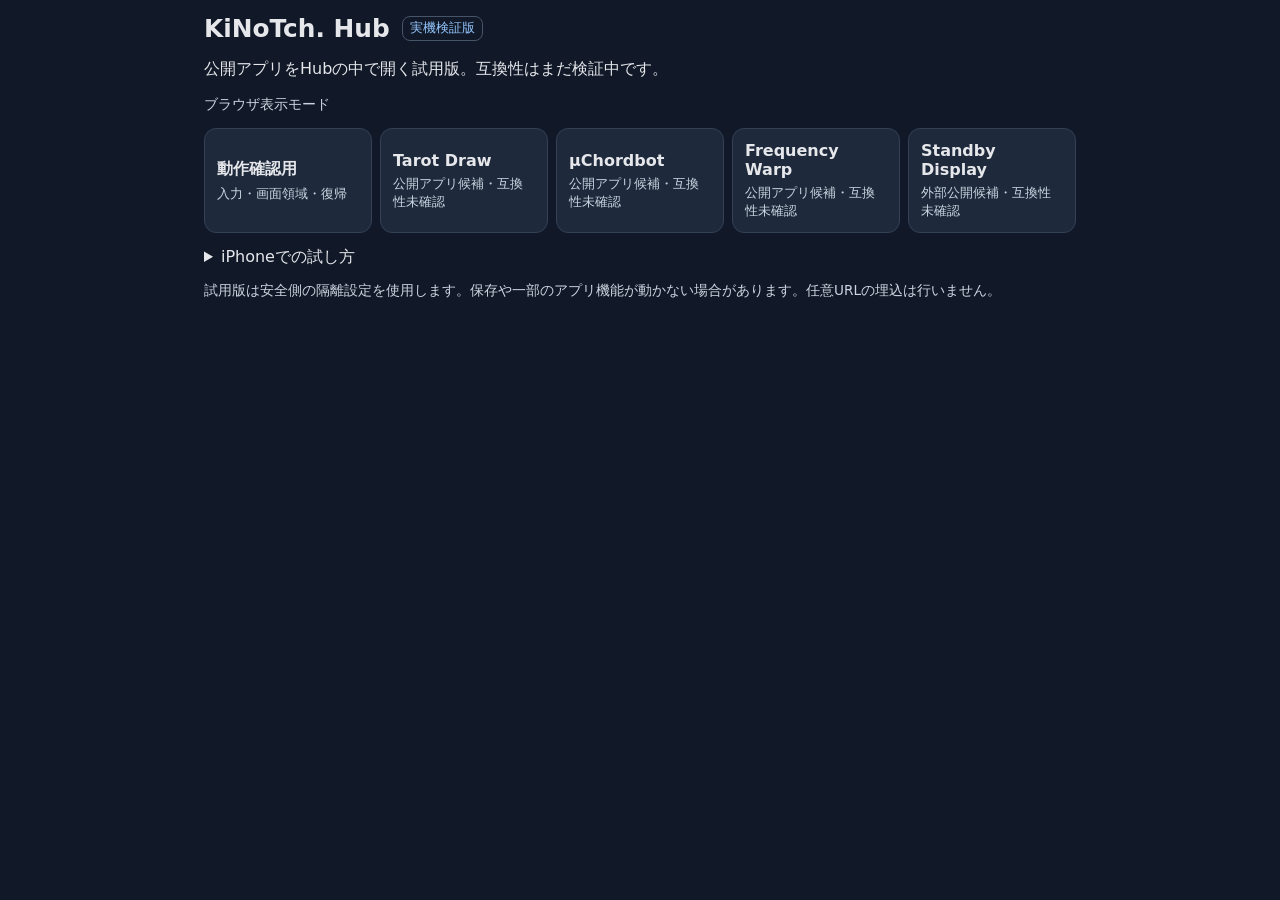
==== preview/index.html @ 5e0fc347 "iPhone実機で試せる最小Hub PWAと公開前検証を追加" ====
<!doctype html>
<html lang="ja"><head><meta charset="utf-8">
<meta name="viewport" content="width=device-width,initial-scale=1,viewport-fit=cover">
<meta name="theme-color" content="#111827">
<meta name="apple-mobile-web-app-capable" content="yes">
<meta http-equiv="Content-Security-Policy" content="default-src 'self'; script-src 'self'; style-src 'self'; img-src 'self' data:; frame-src 'self' https://kinoko34077.github.io https://standby-display.kinotch.workers.dev; object-src 'none'; base-uri 'none'; form-action 'none'">
<link rel="manifest" href="manifest.webmanifest"><link rel="icon" href="icon.svg"><link rel="stylesheet" href="style.css">
<title>KiNoTch. Hub — 試用版</title></head>
<body><main id="home">
<header><h1>KiNoTch. Hub</h1><span class="tag">実機検証版</span></header>
<p>公開アプリをHubの中で開く試用版。互換性はまだ検証中です。</p>
<p id="mode" role="status"></p>
<div id="apps" class="apps"></div>
<details><summary>iPhoneでの試し方</summary><p>Safariの共有メニューから「ホーム画面に追加」。ホーム画面から起動してアプリを選択してください。右下のホームボタンで戻ります。URLバー、入力、音声、保存などの動作を確認できます。</p></details>
<p class="note">試用版は安全側の隔離設定を使用します。保存や一部のアプリ機能が動かない場合があります。任意URLの埋込は行いません。</p>
</main><section id="stage" hidden aria-label="起動中のアプリ"><div id="surface"></div><button id="back" type="button" aria-label="Hubへ戻る" title="Hubへ戻る">⌂</button></section>
<script src="app.js" defer></script></body></html>
---- preview/style.css ----
*{box-sizing:border-box}html,body{margin:0;min-height:100%;font:16px system-ui,sans-serif;color:#e5e7eb;background:#111827}button,a{font:inherit}button{cursor:pointer}main{padding:max(14px,env(safe-area-inset-top)) max(14px,env(safe-area-inset-right)) max(20px,env(safe-area-inset-bottom)) max(14px,env(safe-area-inset-left));max-width:900px;margin:auto}header{display:flex;align-items:center;gap:12px;flex-wrap:wrap}h1{font-size:1.55rem;margin:0}.tag{font-size:.8rem;color:#93c5fd;border:1px solid #475569;border-radius:8px;padding:3px 7px}.apps{display:grid;grid-template-columns:repeat(auto-fit,minmax(min(100%,155px),1fr));gap:8px;margin:14px 0}.tile{border:1px solid #334155;border-radius:12px;background:#1e293b;color:inherit;text-align:left;padding:12px;min-height:88px}.tile strong,.tile small{display:block}.tile small{color:#cbd5e1;margin-top:5px}.note,#mode{font-size:.85rem;color:#cbd5e1}#stage{position:fixed;inset:0;background:#fff}#surface{width:100%;height:100%}iframe{display:block;width:100%;height:100%;border:0}#back{position:absolute;z-index:2;right:max(10px,env(safe-area-inset-right));bottom:max(10px,env(safe-area-inset-bottom));width:44px;height:44px;border:1px solid #64748b;border-radius:50%;background:#111827e8;color:white;font-size:24px} [hidden]{display:none!important}button:focus-visible,summary:focus-visible{outline:3px solid #60a5fa;outline-offset:2px}
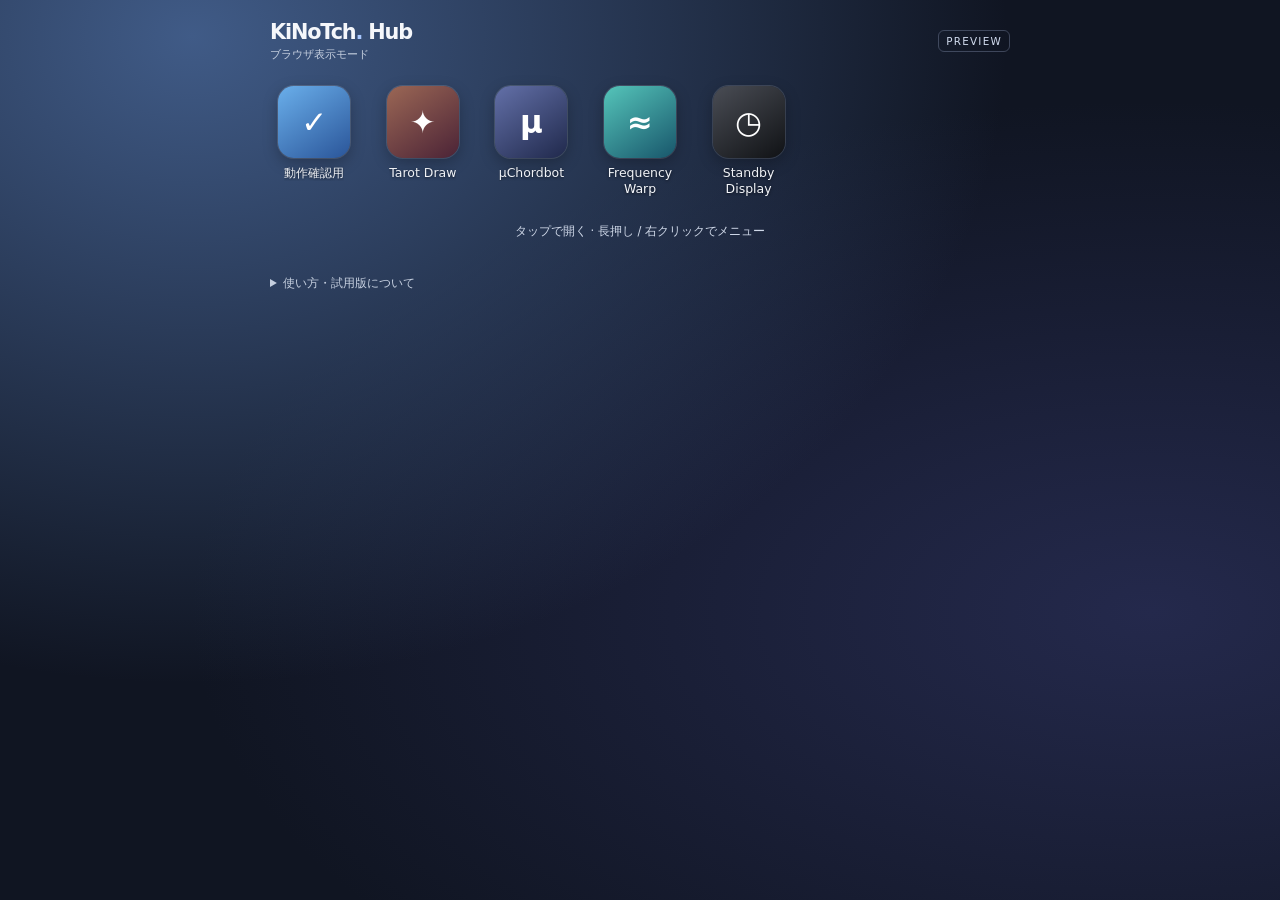
==== commit fa1fe9df: "試用版をホーム画面風アイコンランチャーと共有メニューへ変更" ====
--- a/preview/index.html
+++ b/preview/index.html
@@ -3,15 +3,23 @@
 <meta name="viewport" content="width=device-width,initial-scale=1,viewport-fit=cover">
 <meta name="theme-color" content="#111827">
 <meta name="apple-mobile-web-app-capable" content="yes">
-<meta http-equiv="Content-Security-Policy" content="default-src 'self'; script-src 'self'; style-src 'self'; img-src 'self' data:; frame-src 'self' https://kinoko34077.github.io https://standby-display.kinotch.workers.dev; object-src 'none'; base-uri 'none'; form-action 'none'">
+<meta http-equiv="Content-Security-Policy" content="default-src 'self'; script-src 'self'; style-src 'self'; img-src 'self' https://kinoko34077.github.io; frame-src 'self' https://kinoko34077.github.io https://standby-display.kinotch.workers.dev; object-src 'none'; base-uri 'none'; form-action 'none'">
 <link rel="manifest" href="manifest.webmanifest"><link rel="icon" href="icon.svg"><link rel="stylesheet" href="style.css">
 <title>KiNoTch. Hub — 試用版</title></head>
 <body><main id="home">
-<header><h1>KiNoTch. Hub</h1><span class="tag">実機検証版</span></header>
-<p>公開アプリをHubの中で開く試用版。互換性はまだ検証中です。</p>
-<p id="mode" role="status"></p>
-<div id="apps" class="apps"></div>
-<details><summary>iPhoneでの試し方</summary><p>Safariの共有メニューから「ホーム画面に追加」。ホーム画面から起動してアプリを選択してください。右下のホームボタンで戻ります。URLバー、入力、音声、保存などの動作を確認できます。</p></details>
-<p class="note">試用版は安全側の隔離設定を使用します。保存や一部のアプリ機能が動かない場合があります。任意URLの埋込は行いません。</p>
-</main><section id="stage" hidden aria-label="起動中のアプリ"><div id="surface"></div><button id="back" type="button" aria-label="Hubへ戻る" title="Hubへ戻る">⌂</button></section>
+<header><div><h1>KiNoTch<span class="dot">.</span> Hub</h1><p id="mode" role="status"></p></div><span class="tag">PREVIEW</span></header>
+<div id="apps" class="apps" aria-label="アプリ一覧"></div>
+<p id="gesture-hint" class="hint">タップで開く · 長押し / 右クリックでメニュー</p>
+<p id="feedback" role="status" aria-live="polite"></p>
+<details><summary>使い方・試用版について</summary><p>Safariの共有メニューから「ホーム画面に追加」。ホーム画面から起動し、アプリを選択してください。右下のホームボタンで戻ります。キーボードではShift+F10でもメニューを開けます。</p><p>公開アプリ候補の互換性は検証中です。隔離設定により保存などが動かない場合があります。</p></details>
+</main>
+<dialog id="app-menu" aria-labelledby="menu-title"><div class="menu-inner">
+<h2 id="menu-title"></h2><p id="menu-note"></p>
+<button id="menu-open" type="button"><span>開く</span><span aria-hidden="true">↗</span></button>
+<button id="menu-share" type="button"><span>共有</span><span aria-hidden="true">⇧</span></button>
+<a id="menu-browser" target="_blank" rel="noopener noreferrer"><span>ブラウザで開く</span><span aria-hidden="true">↗</span></a>
+<div id="manual-share" hidden><label for="share-url">リンクをコピー</label><input id="share-url" readonly></div>
+<button id="menu-cancel" type="button">キャンセル</button>
+</div></dialog>
+<section id="stage" hidden aria-label="起動中のアプリ"><div id="surface"></div><button id="back" type="button" aria-label="Hubへ戻る" title="Hubへ戻る">⌂</button></section>
 <script src="app.js" defer></script></body></html>
--- a/preview/style.css
+++ b/preview/style.css
@@ -1 +1,37 @@
-*{box-sizing:border-box}html,body{margin:0;min-height:100%;font:16px system-ui,sans-serif;color:#e5e7eb;background:#111827}button,a{font:inherit}button{cursor:pointer}main{padding:max(14px,env(safe-area-inset-top)) max(14px,env(safe-area-inset-right)) max(20px,env(safe-area-inset-bottom)) max(14px,env(safe-area-inset-left));max-width:900px;margin:auto}header{display:flex;align-items:center;gap:12px;flex-wrap:wrap}h1{font-size:1.55rem;margin:0}.tag{font-size:.8rem;color:#93c5fd;border:1px solid #475569;border-radius:8px;padding:3px 7px}.apps{display:grid;grid-template-columns:repeat(auto-fit,minmax(min(100%,155px),1fr));gap:8px;margin:14px 0}.tile{border:1px solid #334155;border-radius:12px;background:#1e293b;color:inherit;text-align:left;padding:12px;min-height:88px}.tile strong,.tile small{display:block}.tile small{color:#cbd5e1;margin-top:5px}.note,#mode{font-size:.85rem;color:#cbd5e1}#stage{position:fixed;inset:0;background:#fff}#surface{width:100%;height:100%}iframe{display:block;width:100%;height:100%;border:0}#back{position:absolute;z-index:2;right:max(10px,env(safe-area-inset-right));bottom:max(10px,env(safe-area-inset-bottom));width:44px;height:44px;border:1px solid #64748b;border-radius:50%;background:#111827e8;color:white;font-size:24px} [hidden]{display:none!important}button:focus-visible,summary:focus-visible{outline:3px solid #60a5fa;outline-offset:2px}
+*{box-sizing:border-box}
+html,body{margin:0;min-height:100%;font:16px system-ui,-apple-system,BlinkMacSystemFont,sans-serif;color:#f5f7fb;background:#111827}
+body{min-height:100dvh;background:radial-gradient(ellipse at 15% 4%,#405b87 0,transparent 53%),radial-gradient(ellipse at 90% 68%,#24294c 0,transparent 59%),#101522}
+button,a,input{font:inherit}button{cursor:pointer}main{padding:max(20px,env(safe-area-inset-top)) max(16px,env(safe-area-inset-right)) max(20px,env(safe-area-inset-bottom)) max(16px,env(safe-area-inset-left));max-width:780px;margin:auto}
+header{display:flex;justify-content:space-between;align-items:center;gap:12px;margin:0 4px 24px}
+h1{font-size:1.3rem;letter-spacing:-.055em;margin:0;font-weight:760}.dot{color:#a8c7ff}
+.tag{font-size:.65rem;letter-spacing:.12em;color:#d1dbee;border:1px solid #8290ac66;border-radius:6px;padding:4px 7px}
+#mode{font-size:.7rem;color:#c5cfdf;margin:3px 0 0}
+.apps{display:grid;grid-template-columns:repeat(4,minmax(0,1fr));gap:24px 8px;align-items:start}
+.tile{appearance:none;border:0;background:none;color:inherit;min-width:0;padding:0 1px;display:flex;flex-direction:column;align-items:center;gap:7px;user-select:none;-webkit-user-select:none;-webkit-touch-callout:none;touch-action:pan-y;-webkit-tap-highlight-color:transparent}
+.app-icon{position:relative;display:grid;place-items:center;width:min(100%,65px);aspect-ratio:1;border-radius:22%;overflow:hidden;box-shadow:0 5px 15px #0004,0 0 0 1px #ffffff26;background:linear-gradient(145deg,#596c92,#26364e);transition:transform .14s ease}
+.tile:active .app-icon,.tile[aria-expanded=true] .app-icon{transform:scale(.94)}
+.app-icon img{position:absolute;inset:0;width:100%;height:100%;object-fit:cover;pointer-events:none}
+.app-icon .glyph{font-size:31px;font-weight:650;line-height:1;color:#fff}
+.tile[data-app-id=probe] .app-icon{background:linear-gradient(145deg,#6aafeb,#2a5599)}
+.tile[data-app-id=tarot] .app-icon{background:linear-gradient(145deg,#9b6755,#4b2336)}
+.tile[data-app-id=chord] .app-icon{background:linear-gradient(145deg,#6370a8,#20294c)}
+.tile[data-app-id=warp] .app-icon{background:linear-gradient(145deg,#55c5ba,#18566b)}
+.tile[data-app-id=clock] .app-icon{background:linear-gradient(145deg,#4a4d55,#101215)}
+.app-name{font-size:.71rem;line-height:1.25;text-align:center;max-width:100%;overflow-wrap:anywhere;display:-webkit-box;-webkit-line-clamp:2;-webkit-box-orient:vertical;overflow:hidden;text-shadow:0 1px 3px #0008}
+.hint{font-size:.72rem;text-align:center;color:#d0d9e9;margin:28px 0 0}
+#feedback{font-size:.78rem;text-align:center;min-height:1.2em;color:#e1edff;margin:5px 0 16px}
+details{font-size:.76rem;color:#c5cfdf;margin:0 4px}summary{cursor:pointer}details p{line-height:1.6}
+#app-menu{position:fixed;inset:auto;margin:0;padding:0;border:1px solid #ffffff35;border-radius:17px;background:#f7f7fa;color:#1f2430;width:min(260px,calc(100vw - 24px));max-height:calc(100dvh - 24px);overflow:auto;box-shadow:0 15px 45px #0006}
+#app-menu::backdrop{background:#060c1d66;backdrop-filter:blur(3px)}
+.menu-inner{padding:0;display:flex;flex-direction:column}
+#menu-title{font-size:.84rem;margin:0;padding:13px 16px 3px;font-weight:700}
+#menu-note{font-size:.7rem;color:#606676;margin:0;padding:0 16px 10px}
+.menu-inner>button,.menu-inner>a{display:flex;align-items:center;justify-content:space-between;text-align:left;min-height:45px;padding:10px 16px;border:0;border-top:1px solid #d5d7df;background:transparent;color:#202530;text-decoration:none;font-size:.92rem;width:100%}
+.menu-inner>button:active,.menu-inner>a:active{background:#dfe5ee}
+#menu-cancel{color:#426398}
+#manual-share{padding:10px 16px;font-size:.75rem}#share-url{display:block;width:100%;margin-top:5px;font-size:.8rem;padding:7px;border:1px solid #b5bdca;border-radius:6px}
+#stage{position:fixed;inset:0;background:#fff}#surface{width:100%;height:100%}iframe{display:block;width:100%;height:100%;border:0}
+#back{position:absolute;z-index:2;right:max(10px,env(safe-area-inset-right));bottom:max(10px,env(safe-area-inset-bottom));width:44px;height:44px;border:1px solid #64748b;border-radius:50%;background:#111827e8;color:white;font-size:24px}
+[hidden]{display:none!important}button:focus-visible,summary:focus-visible,a:focus-visible{outline:3px solid #60a5fa;outline-offset:3px}
+@media(min-width:540px){.apps{grid-template-columns:repeat(auto-fill,minmax(88px,1fr));gap:28px 12px}.app-icon{width:72px}.app-name{font-size:.78rem}}
+@media(prefers-reduced-motion:reduce){.app-icon{transition:none}}
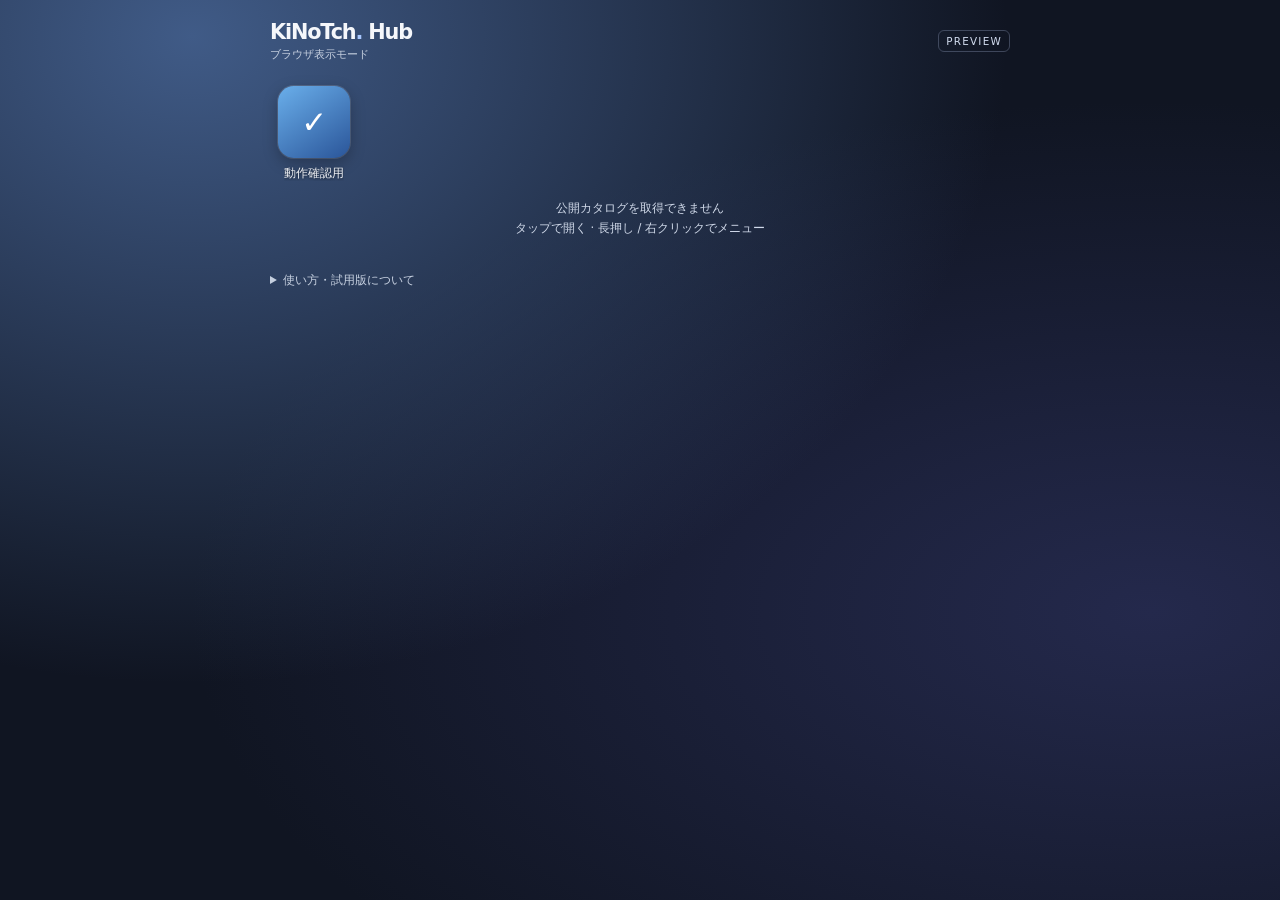
==== commit fa2da11a: "日次公開カタログ配信と既存ランチャーのデータ接続" ====
--- a/preview/index.html
+++ b/preview/index.html
@@ -9,6 +9,7 @@
 <body><main id="home">
 <header><div><h1>KiNoTch<span class="dot">.</span> Hub</h1><p id="mode" role="status"></p></div><span class="tag">PREVIEW</span></header>
 <div id="apps" class="apps" aria-label="アプリ一覧"></div>
+<p id="catalog-status" class="hint" role="status">公開カタログ取得中</p>
 <p id="gesture-hint" class="hint">タップで開く · 長押し / 右クリックでメニュー</p>
 <p id="feedback" role="status" aria-live="polite"></p>
 <details><summary>使い方・試用版について</summary><p>Safariの共有メニューから「ホーム画面に追加」。ホーム画面から起動し、アプリを選択してください。右下のホームボタンで戻ります。キーボードではShift+F10でもメニューを開けます。</p><p>公開アプリ候補の互換性は検証中です。隔離設定により保存などが動かない場合があります。</p></details>
@@ -22,4 +23,5 @@
 <button id="menu-cancel" type="button">キャンセル</button>
 </div></dialog>
 <section id="stage" hidden aria-label="起動中のアプリ"><div id="surface"></div><button id="back" type="button" aria-label="Hubへ戻る" title="Hubへ戻る">⌂</button></section>
+<script src="catalog-runtime.js" defer></script>
 <script src="app.js" defer></script></body></html>
--- a/preview/style.css
+++ b/preview/style.css
@@ -13,10 +13,10 @@
 .app-icon img{position:absolute;inset:0;width:100%;height:100%;object-fit:cover;pointer-events:none}
 .app-icon .glyph{font-size:31px;font-weight:650;line-height:1;color:#fff}
 .tile[data-app-id=probe] .app-icon{background:linear-gradient(145deg,#6aafeb,#2a5599)}
-.tile[data-app-id=tarot] .app-icon{background:linear-gradient(145deg,#9b6755,#4b2336)}
-.tile[data-app-id=chord] .app-icon{background:linear-gradient(145deg,#6370a8,#20294c)}
-.tile[data-app-id=warp] .app-icon{background:linear-gradient(145deg,#55c5ba,#18566b)}
-.tile[data-app-id=clock] .app-icon{background:linear-gradient(145deg,#4a4d55,#101215)}
+.tile[data-alias=tarot] .app-icon{background:linear-gradient(145deg,#9b6755,#4b2336)}
+.tile[data-alias=chord] .app-icon{background:linear-gradient(145deg,#6370a8,#20294c)}
+.tile[data-alias=warp] .app-icon{background:linear-gradient(145deg,#55c5ba,#18566b)}
+.tile[data-alias=clock] .app-icon{background:linear-gradient(145deg,#4a4d55,#101215)}
 .app-name{font-size:.71rem;line-height:1.25;text-align:center;max-width:100%;overflow-wrap:anywhere;display:-webkit-box;-webkit-line-clamp:2;-webkit-box-orient:vertical;overflow:hidden;text-shadow:0 1px 3px #0008}
 .hint{font-size:.72rem;text-align:center;color:#d0d9e9;margin:28px 0 0}
 #feedback{font-size:.78rem;text-align:center;min-height:1.2em;color:#e1edff;margin:5px 0 16px}
@@ -35,3 +35,5 @@
 [hidden]{display:none!important}button:focus-visible,summary:focus-visible,a:focus-visible{outline:3px solid #60a5fa;outline-offset:3px}
 @media(min-width:540px){.apps{grid-template-columns:repeat(auto-fill,minmax(88px,1fr));gap:28px 12px}.app-icon{width:72px}.app-name{font-size:.78rem}}
 @media(prefers-reduced-motion:reduce){.app-icon{transition:none}}
+
+#catalog-status{margin:20px 0 0}#catalog-status+.hint{margin-top:5px}
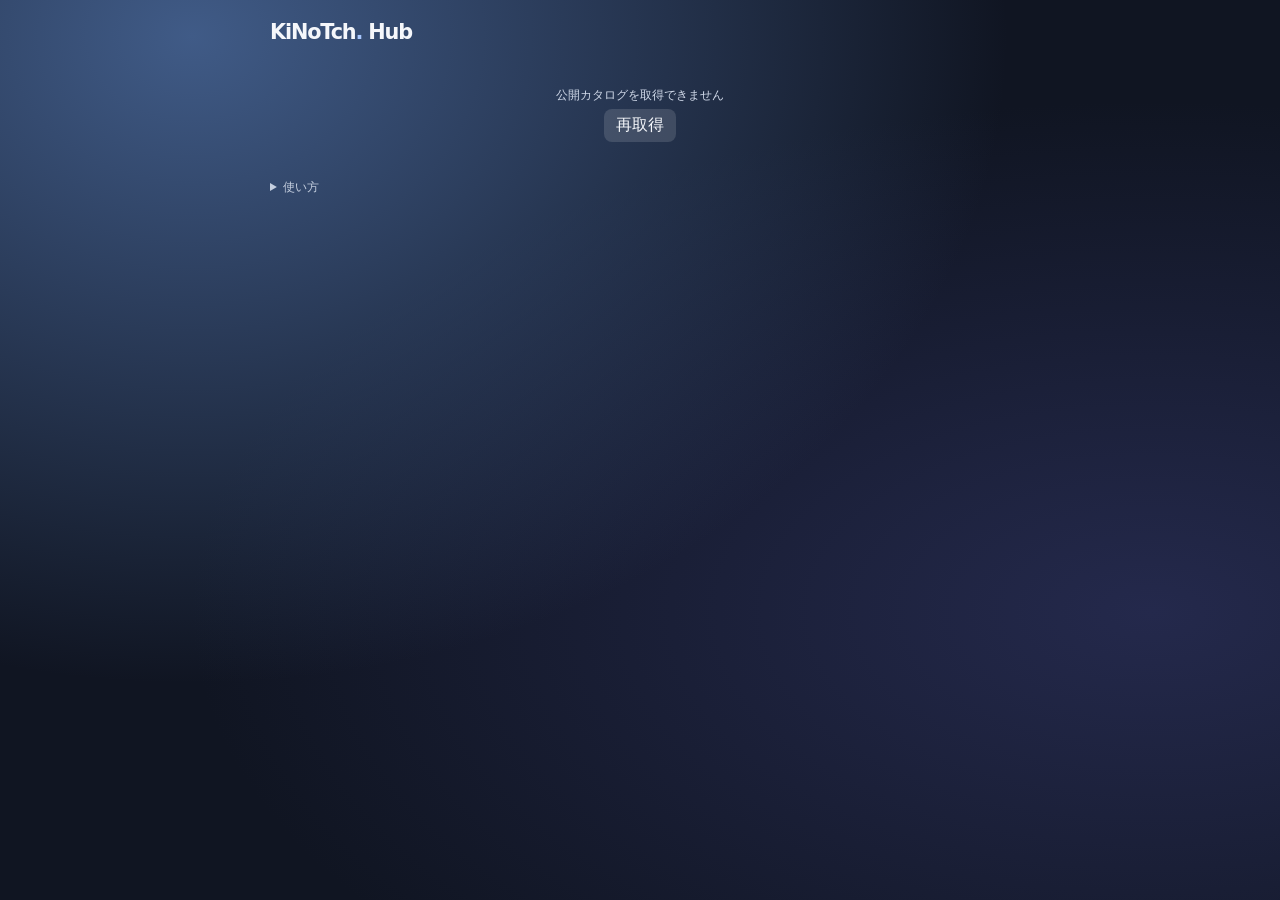
==== commit 94d966f4: "v2仕様に沿って個別起動許可と鮮度による起動停止を撤廃" ====
--- a/preview/index.html
+++ b/preview/index.html
@@ -5,14 +5,15 @@
 <meta name="apple-mobile-web-app-capable" content="yes">
 <meta http-equiv="Content-Security-Policy" content="default-src 'self'; script-src 'self'; style-src 'self'; img-src 'self' https://kinoko34077.github.io; frame-src 'self' https://kinoko34077.github.io https://standby-display.kinotch.workers.dev; object-src 'none'; base-uri 'none'; form-action 'none'">
 <link rel="manifest" href="manifest.webmanifest"><link rel="icon" href="icon.svg"><link rel="stylesheet" href="style.css">
-<title>KiNoTch. Hub — 試用版</title></head>
+<title>KiNoTch. Hub</title></head>
 <body><main id="home">
-<header><div><h1>KiNoTch<span class="dot">.</span> Hub</h1><p id="mode" role="status"></p></div><span class="tag">PREVIEW</span></header>
+<header><div><h1>KiNoTch<span class="dot">.</span> Hub</h1></div></header>
 <div id="apps" class="apps" aria-label="アプリ一覧"></div>
 <p id="catalog-status" class="hint" role="status">公開カタログ取得中</p>
-<p id="gesture-hint" class="hint">タップで開く · 長押し / 右クリックでメニュー</p>
+<button id="catalog-retry" type="button" hidden>再取得</button>
+<p id="gesture-hint" class="hint" hidden>タップで開く · 長押し / 右クリックでメニュー</p>
 <p id="feedback" role="status" aria-live="polite"></p>
-<details><summary>使い方・試用版について</summary><p>Safariの共有メニューから「ホーム画面に追加」。ホーム画面から起動し、アプリを選択してください。右下のホームボタンで戻ります。キーボードではShift+F10でもメニューを開けます。</p><p>公開アプリ候補の互換性は検証中です。隔離設定により保存などが動かない場合があります。</p></details>
+<details><summary>使い方</summary><p>Safariの共有メニューから「ホーム画面に追加」。ホーム画面から起動し、アプリを選択してください。右下のホームボタンで戻ります。キーボードではShift+F10でもメニューを開けます。</p><p>Hub内で動作しない場合は起動画面からブラウザで開けます。</p></details>
 </main>
 <dialog id="app-menu" aria-labelledby="menu-title"><div class="menu-inner">
 <h2 id="menu-title"></h2><p id="menu-note"></p>
@@ -22,6 +23,6 @@
 <div id="manual-share" hidden><label for="share-url">リンクをコピー</label><input id="share-url" readonly></div>
 <button id="menu-cancel" type="button">キャンセル</button>
 </div></dialog>
-<section id="stage" hidden aria-label="起動中のアプリ"><div id="surface"></div><button id="back" type="button" aria-label="Hubへ戻る" title="Hubへ戻る">⌂</button></section>
+<section id="stage" hidden aria-label="起動中のアプリ"><div id="surface"></div><a id="stage-browser" target="_blank" rel="noopener noreferrer" aria-label="ブラウザで開く" title="ブラウザで開く">↗</a><button id="stage-retry" type="button" aria-label="アプリを再読み込み" title="アプリを再読み込み">↻</button><button id="back" type="button" aria-label="Hubへ戻る" title="Hubへ戻る">⌂</button></section>
 <script src="catalog-runtime.js" defer></script>
 <script src="app.js" defer></script></body></html>
--- a/preview/style.css
+++ b/preview/style.css
@@ -37,3 +37,5 @@
 @media(prefers-reduced-motion:reduce){.app-icon{transition:none}}
 
 #catalog-status{margin:20px 0 0}#catalog-status+.hint{margin-top:5px}
+
+#stage-browser,#stage-retry{position:fixed;z-index:2;bottom:max(12px,env(safe-area-inset-bottom));width:44px;height:44px;border-radius:50%;border:1px solid #ffffff55;background:#202b3be6;color:white;display:grid;place-items:center;text-decoration:none;font-size:22px;cursor:pointer}#stage-browser{right:calc(max(12px,env(safe-area-inset-right)) + 50px)}#stage-retry{right:calc(max(12px,env(safe-area-inset-right)) + 100px)}#stage-browser[hidden],#stage-retry[hidden],#catalog-retry[hidden],#gesture-hint[hidden]{display:none}#catalog-retry{display:block;margin:6px auto;border:0;border-radius:8px;background:#ffffff22;color:inherit;padding:6px 12px}
